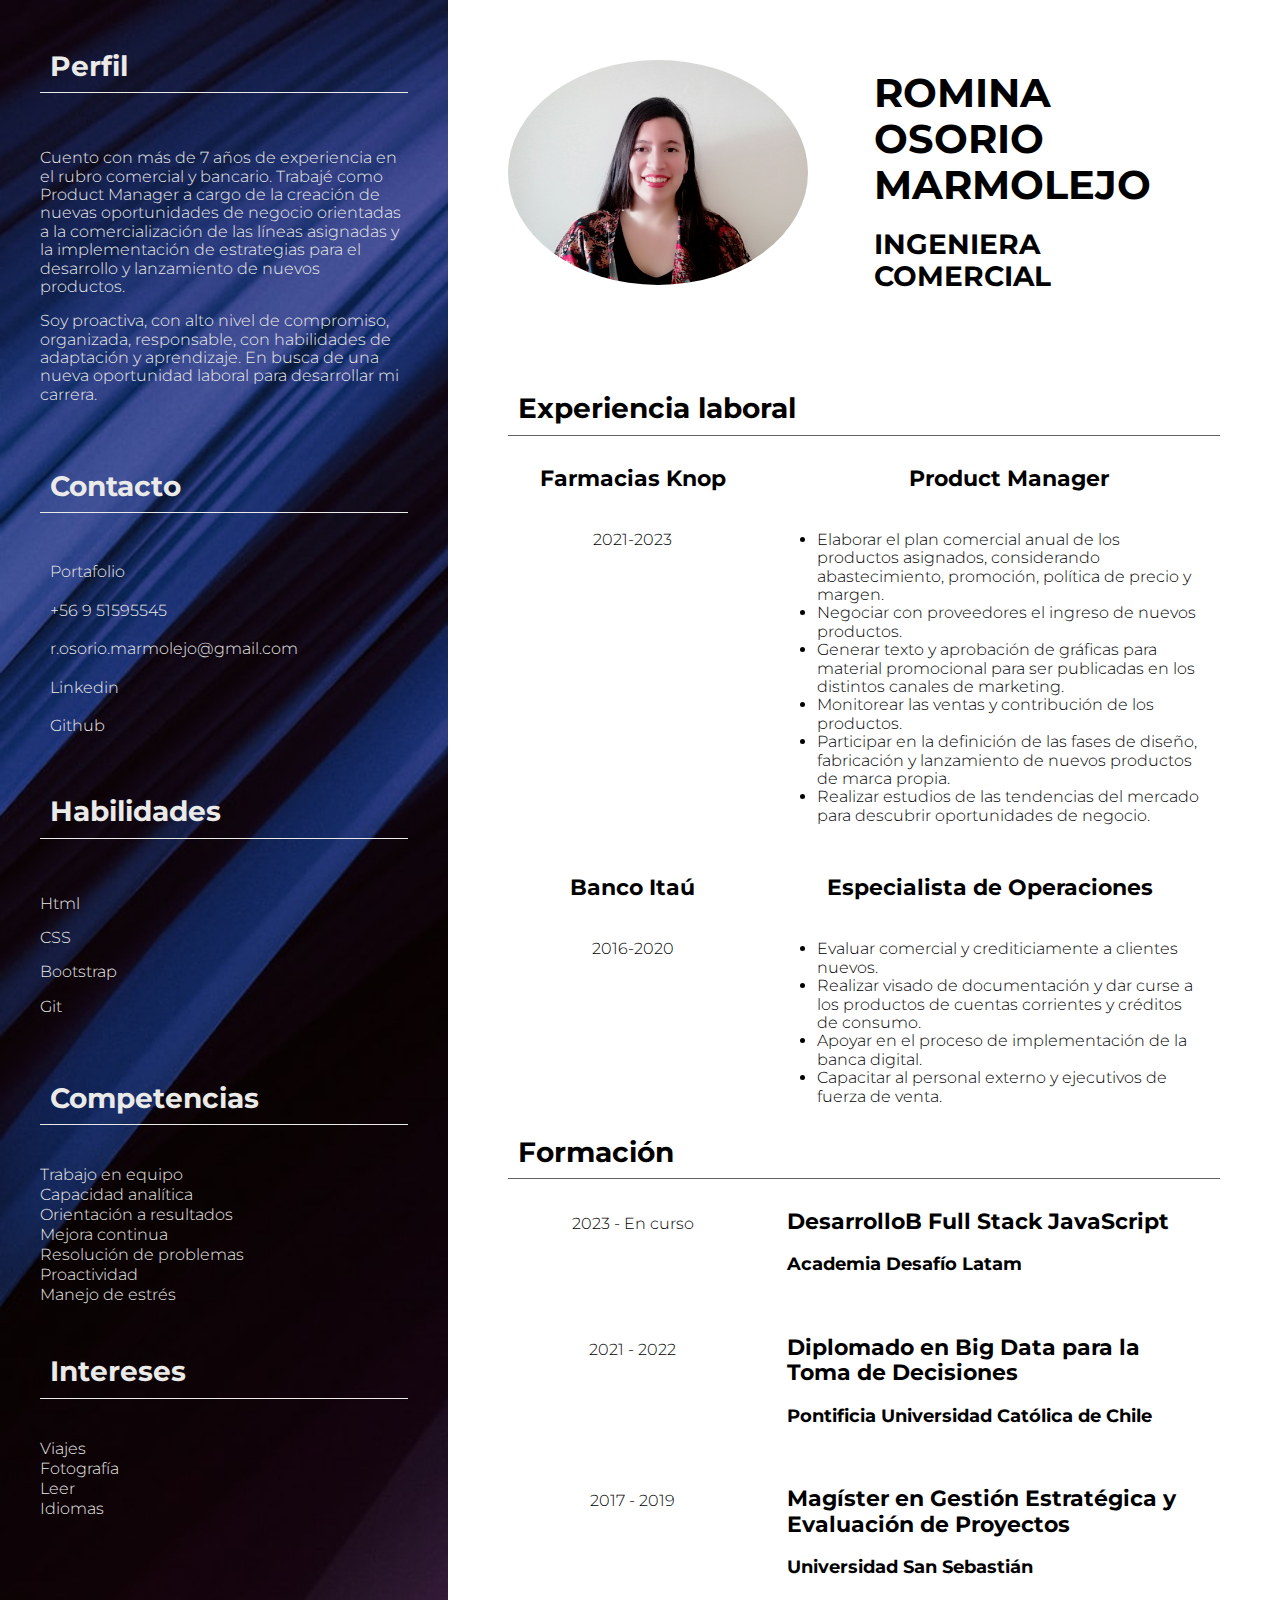
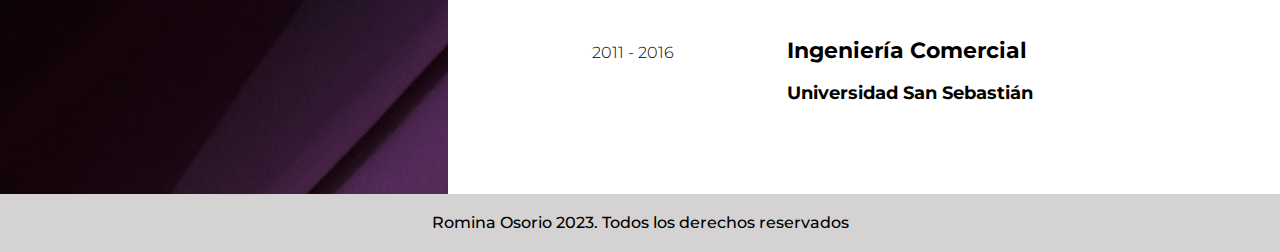
==== index.html @ 9b4d5586 "commit inicial" ====
<!DOCTYPE html>
<html lang="es">

<head>
    <meta charset="UTF-8">
    <meta name="viewport" content="width=device-width, initial-scale=1.0">
    <title>Curriculum Romina Osorio</title>
    <link rel="stylesheet" href="assets/css/normalize.css">
    <link rel="preconnect" href="https://fonts.googleapis.com">
    <link rel="preconnect" href="https://fonts.gstatic.com" crossorigin>
    <link href="https://fonts.googleapis.com/css2?family=Montserrat:wght@100;300;500&display=swap" rel="stylesheet">
    <link rel="stylesheet" href="https://cdnjs.cloudflare.com/ajax/libs/font-awesome/6.4.2/css/all.min.css"
        integrity="sha512-z3gLpd7yknf1YoNbCzqRKc4qyor8gaKU1qmn+CShxbuBusANI9QpRohGBreCFkKxLhei6S9CQXFEbbKuqLg0DA=="
        crossorigin="anonymous" referrerpolicy="no-referrer" />
    <link rel="stylesheet" href="assets/css/styles.css">
</head>

<body>

    <div class="d-flex">
        <div class="box1 contenedor">
            <aside>
                <section class="perfil">
                    <h2 class="titulo">Perfil</h2>
                    <div class="text">
                        <p> Cuento con más de 7 años de experiencia en el rubro comercial y bancario. Trabajé como Product Manager a cargo de la creación de nuevas oportunidades de negocio orientadas a la comercialización de las líneas asignadas y la implementación de estrategias para el desarrollo y lanzamiento de nuevos productos.
                        <p> Soy proactiva, con alto nivel de compromiso, organizada, responsable, con habilidades de adaptación y aprendizaje. En busca de una nueva oportunidad laboral para desarrollar mi carrera.</p>
                    </div>
                </section>

                <section class="contacto">
                    <h2 class="titulo">Contacto</h2>
                    <nav class="navbar text">
                        <a href="portafolio.html" target="_blank"><i class="fa-solid fa-briefcase"></i> Portafolio</a>
                        <a href="#"><i class="fa-solid fa-mobile-screen"></i> +56 9 51595545</a>
                        <a href="mailto:r.osorio.marmolejo@gmail.com"><i class="fa-solid fa-envelope"></i> r.osorio.marmolejo@gmail.com</a>
                        <a href="https://www.linkedin.com/in/romina-osorio-marmolejo/" target="_blank"><i class="fa-brands fa-linkedin"></i> Linkedin</a>
                        <a href="https://github.com/RominaOsorio" target="_blank"><i class="fa-brands fa-github"></i> Github</a>
                    </nav>
                </section>
                
                </section>

                <section class="Habilidades">
                    <h2 class="titulo">Habilidades</h2>
                    <div class="text">
                        <p><i class="fa-brands fa-html5"></i> Html</p>
                        <p><i class="fa-brands fa-css3"></i> CSS</p>
                        <p><i class="fa-brands fa-bootstrap"></i> Bootstrap</p>
                        <p><i class="fa-brands fa-git"></i> Git</p>
                    </div>
                </section>

                <section class="competencias">
                    <h2 class="titulo">Competencias</h2>
                    <ul class="text list">
                        <li>Trabajo en equipo</li>
                        <li>Capacidad analítica</li>
                        <li>Orientación a resultados</li>
                        <li>Mejora continua</li>
                        <li>Resolución de problemas</li>
                        <li>Proactividad</li>
                        <li>Manejo de estrés</li>
                    </ul>
                </section>

                <section>
                    <h2 class="titulo">Intereses</h2>
                    <ul class="text list">
                        <li>Viajes</li>
                        <li>Fotografía</li>
                        <li>Leer</li>
                        <li>Idiomas</li>
                    </ul>
                </section>
            </aside>
        </div>

        <div class="box2">
            <div class="container">
                <header class="header d-flex">
                    <div class="box">
                        <img src="./assets/img/foto-perfil.jpg" width="300px" alt="foto de perfil Romina Osorio">
                    </div>
                    <div class="box">
                        <h1>Romina Osorio Marmolejo</h1>
                        <h2>Ingeniera Comercial</h2>
                    </div>
                </header>
            </div>

            <main class="container">
                <section>
                    <h2 class="border">Experiencia laboral</h2>

                    <div class="d-flex">
                        <div class="box1">
                            <h3 class="padding text-center">Farmacias Knop</h3>
                            <p class="text-center no-margin">2021-2023</p>
                        </div>
                        <div class="box2">
                            <ul class="no-margin">
                                <h3 class="text-center padding">Product Manager</h3>
                                <li>Elaborar el plan comercial anual de los productos asignados, considerando abastecimiento, promoción, política de precio y margen.</li>
                                <li>Negociar con proveedores el ingreso de nuevos productos.</li>
                                <li>Generar texto y aprobación de gráficas para material promocional para ser publicadas en los distintos canales de marketing.</li>
                                <li>Monitorear las ventas y contribución de los productos.</li>
                                <li>Participar en la definición de las fases de diseño, fabricación y lanzamiento de nuevos productos de marca propia.</li>
                                <li>Realizar estudios de las tendencias del mercado para descubrir oportunidades de negocio.</li>
                            </ul>
                        </div>
                    </div>

                    <div class="d-flex">
                        <div class="box1">
                            <h3 class="text-center padding">Banco Itaú</h3>
                            <p class="text-center no-margin">2016-2020</p>
                        </div>
                        <div class="box2">
                            <ul class="no-margin">
                                <h3 class="padding">Especialista de Operaciones</h3>
                                <li>Evaluar comercial y crediticiamente a clientes nuevos.</li>
                                <li>Realizar visado de documentación y dar curse a los productos de cuentas corrientes y créditos de consumo.</li>
                                <li>Apoyar en el proceso de implementación de la banca digital.</li>
                                <li>Capacitar al personal externo y ejecutivos de fuerza de venta.</li>
                            </ul>
                        </div>
                    </div>

                </section>

                <section>
                    <h2 class="border">Formación</h2>

                    <div class="d-flex">
                        <div class="box1">
                            <p class="text-center">2023 - En curso</p>
                        </div>
                        <div class="box2">
                            <h3>DesarrolloB Full Stack JavaScript</h3>
                            <h4>Academia Desafío Latam</h4>
                        </div>
                    </div>

                    <div class="d-flex">
                        <div class="box1">
                            <p class="text-center">2021 - 2022</p>
                        </div>
                        <div class="box2">
                            <h3>Diplomado en Big Data para la Toma de Decisiones</h3>
                            <h4>Pontificia Universidad Católica de Chile</h4>
                        </div>
                    </div>

                    <div class="d-flex">
                        <div class="box1">
                            <p class="text-center">2017 - 2019</p>
                        </div>
                        <div class="box2">
                            <h3>Magíster en Gestión Estratégica y Evaluación de Proyectos</h3>
                            <h4>Universidad San Sebastián</h4>
                        </div>
                    </div>

                    <div class="d-flex">
                        <div class="box1">
                            <p class="text-center">2011 - 2016</p>
                        </div>
                        <div class="box2">
                            <h3>Ingeniería Comercial</h3>
                            <h4>Universidad San Sebastián</h4>
                        </div>
                    </div>
                </section>
            </main>
        </div>

    </div>

    <footer class="text-center footer">
        <p>Romina Osorio 2023. Todos los derechos reservados</p>
    </footer>

</body>

</html>
---- assets/css/styles.css ----
:root{
    --color_azul: #033859;
    --gris_claro: #D4D2D2;
    --semi_blanco: #EAEAE8;
    --gris_oscuro: #616162;
}

html {
    font-size: 62.5%; /*1 rem = 10px*/
    box-sizing: border-box;
}

*, *::before, ::after {
    box-sizing: inherit;
}

body {
    font-family: 'Montserrat', sans-serif;
    font-size: 1.6rem;
    font-weight: 300;
}

h1,h2,h3,h4{
    margin: 0;
    padding: 1rem;
}

h1{
    font-size: 4rem;
    text-transform: uppercase;
}

h2{
    font-size: 2.8rem;
}

h3{
    font-size: 2.2rem;
}

h4{
    font-size: 1.8rem;
}

.d-flex{
    display: flex;
    justify-content: center;
}

.box1{
    width: 35%;
    padding: 2rem;
}

.box2{
    width: 65%;
    padding: 2rem;
}

/*Aside*/

.contenedor{
    background-image: url(../img/pawel-czerwinski-edxkIZwKvJk-unsplash.jpg);
    background-size: cover;
    background-repeat: no-repeat;
    color: var(--semi_blanco);
    padding: 4rem;
}

.titulo{
    border-bottom: 1px solid var(--semi_blanco);
}

.text{
   padding-top: 4rem;
   padding-bottom: 4rem;
}

.navbar{
    display: flex;
    flex-direction: column;
}

.navbar a{
    text-decoration: none;
    color: var(--semi_blanco);
    margin: 1rem;
}

.navbar a:hover{
    background-color: var(--semi_blanco);
    color: var(--color_azul);
    font-weight: 500;
}

.list{
    list-style: none;
    padding-left: 0;
    margin: 0;
    line-height: 2rem;
}

/*Header*/

.box{
    width: 50%;
}

.container{
    padding: 4rem;
}

.header h2{
    text-transform: uppercase;
}

.header img{
    border-radius: 50%;
}

/*Main*/

.border{
    border-bottom: 1px solid var(--gris_oscuro);
    padding-bottom: 1rem;
}

.no-margin{
    margin: 0;
}

.padding{
    padding-bottom: 4rem;
}

/*Footer*/

.text-center{
    text-align: center;
}

.footer{
 background-color: var(--gris_claro);
}

.footer p{
    margin: 0;
    padding: 2rem;
    font-weight: 500;   
}

/*Portafolio*/

.flexbox{
    display: flex;
    justify-content: center;
    gap: 5rem;
}

.portafolio h2{
    text-align: center;
    padding: 5rem 0 3rem 0;
}

.portafolio img{
    border: 1px solid #ccc;
    border-radius: 0.4rem;
    box-shadow: 2px 3px 4px #616162;
}

.bg-hero{
   background-color: var(--semi_blanco);
}
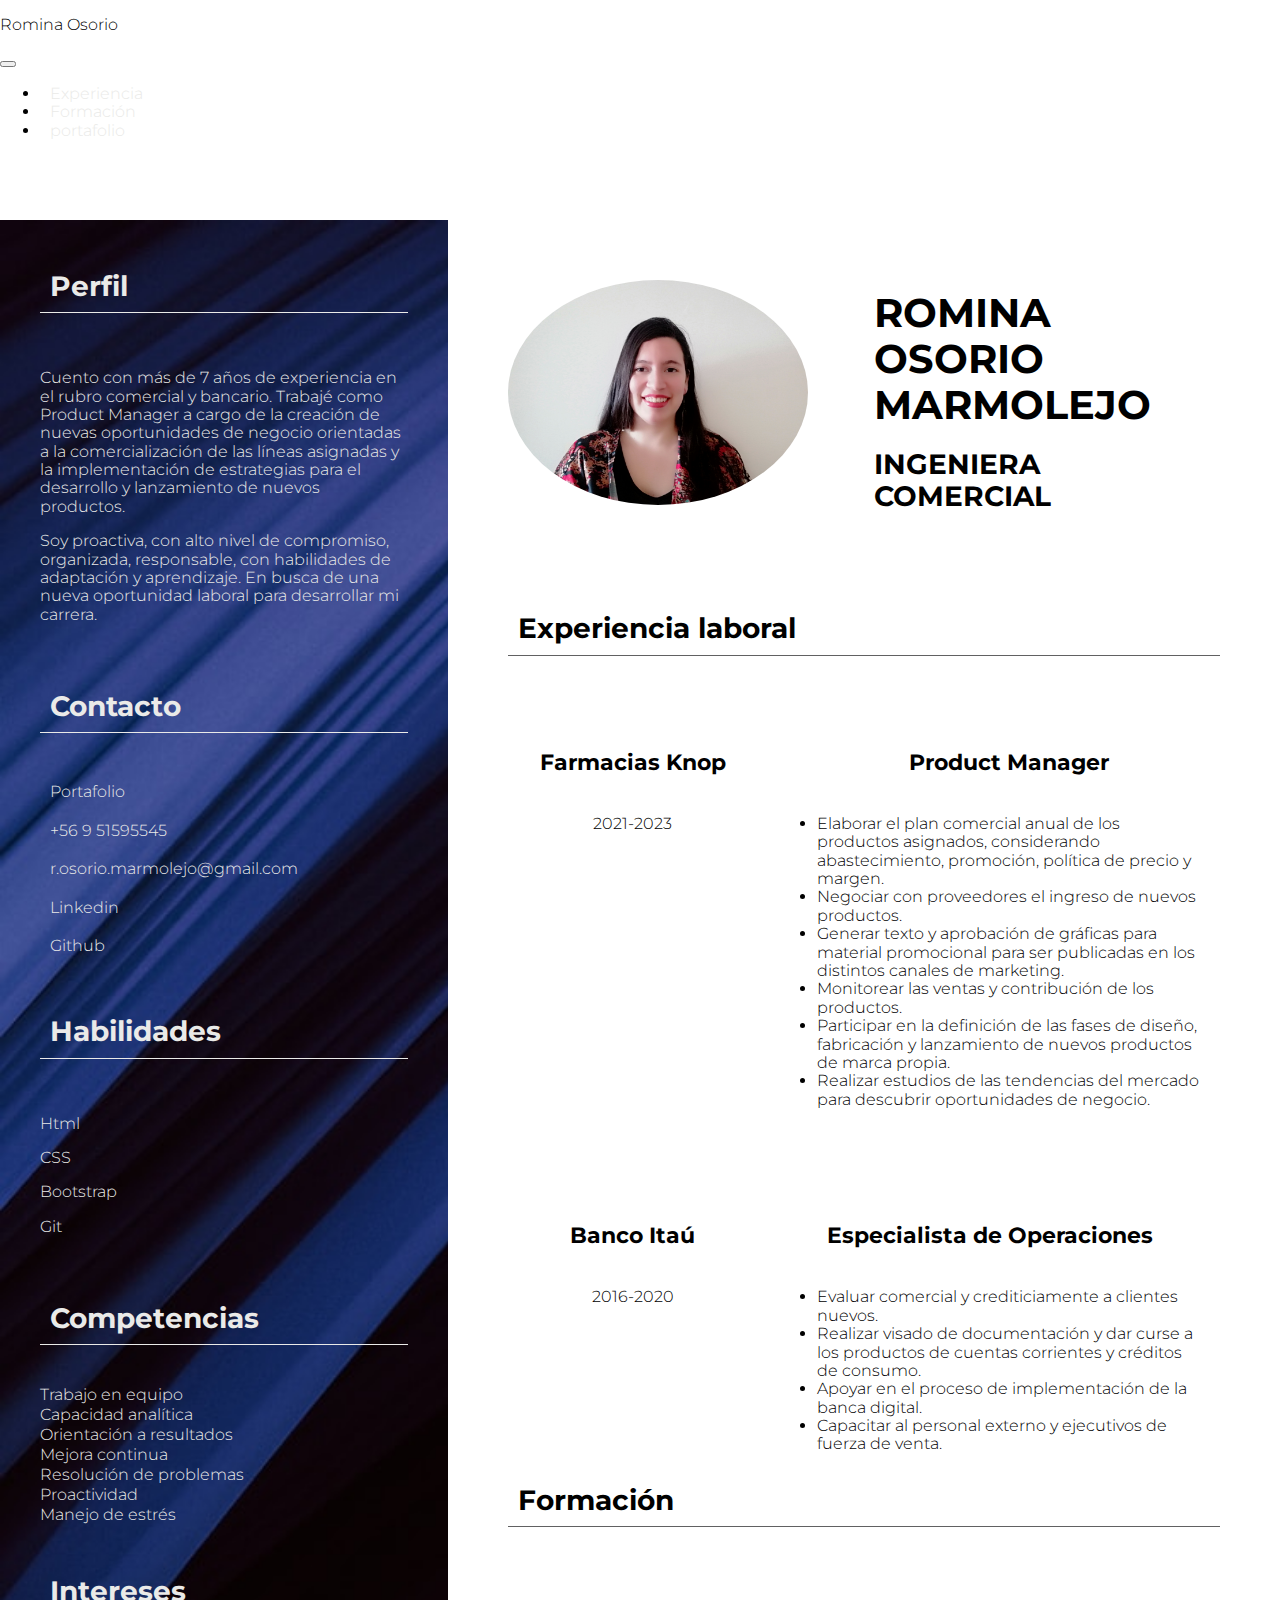
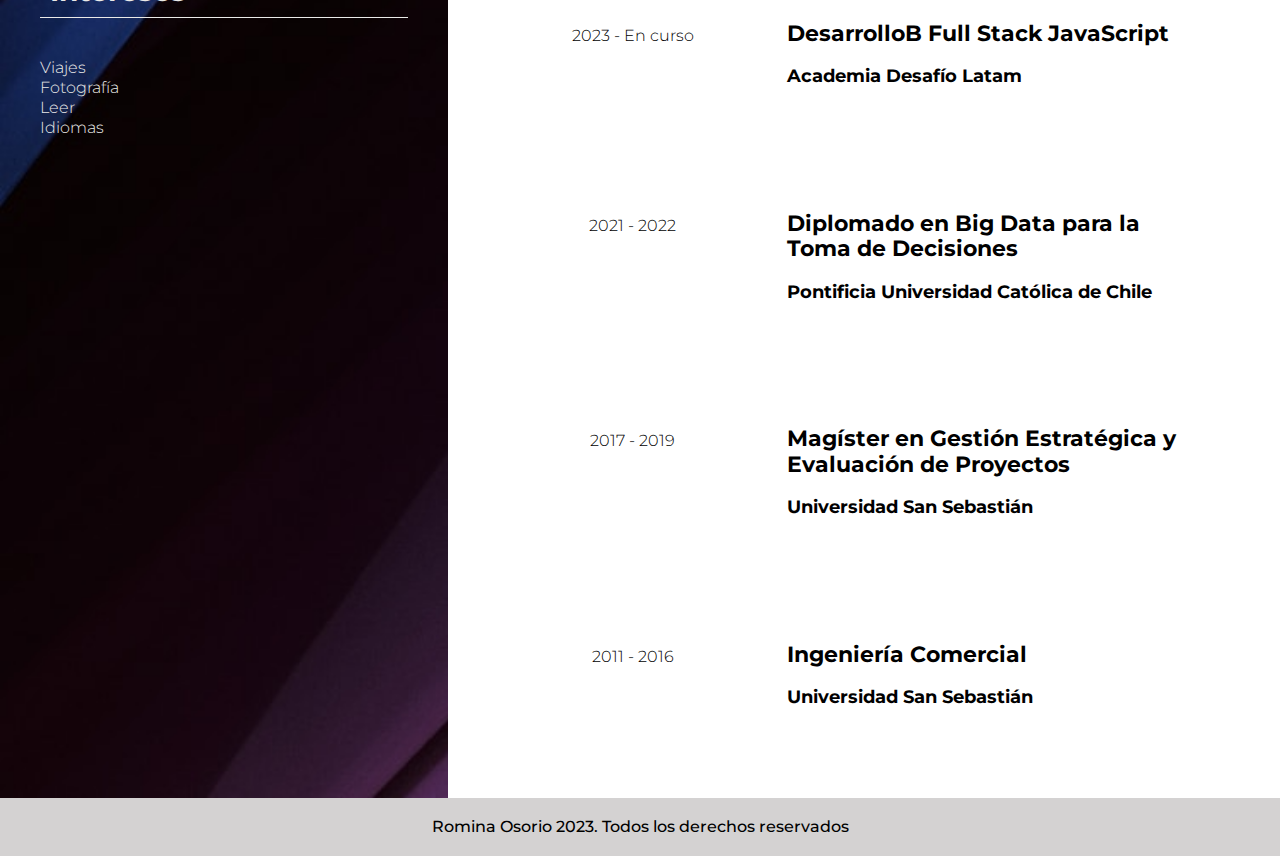
==== commit 9f169c1f: "agrega navbar" ====
--- a/index.html
+++ b/index.html
@@ -5,6 +5,8 @@
     <meta charset="UTF-8">
     <meta name="viewport" content="width=device-width, initial-scale=1.0">
     <title>Curriculum Romina Osorio</title>
+    <link href="https://cdn.jsdelivr.net/npm/bootstrap@5.1.3/dist/css/bootstrap.min.css" rel="stylesheet"
+    integrity="sha384-1BmE4kWBq78iYhFldvKuhfTAU6auU8tT94WrHftjDbrCEXSU1oBoqyl2QvZ6jIW3" crossorigin="anonymous">
     <link rel="stylesheet" href="assets/css/normalize.css">
     <link rel="preconnect" href="https://fonts.googleapis.com">
     <link rel="preconnect" href="https://fonts.gstatic.com" crossorigin>
@@ -16,6 +18,36 @@
 </head>
 
 <body>
+
+    <nav class="navbar navbar-expand-lg navbar-dark bg-dark fixed-top">
+        <div class="container-fluid">
+          <p class="text-light fw-bold fs-2">Romina Osorio</p>
+          <button
+            class="navbar-toggler"
+            type="button"
+            data-bs-toggle="collapse"
+            data-bs-target="#navbarNav"
+            aria-controls="navbarSupportedContent"
+            aria-expanded="false"
+            aria-label="Toggle navigation"
+          >
+            <span class="navbar-toggler-icon"></span>
+          </button>
+          <div class="collapse navbar-collapse" id="navbarNav">
+            <ul class="navbar-nav ms-auto mb-2 mb-lg-0 fs-2">
+              <li class="nav-item">
+                <a class="nav-link text-white" href="#">Experiencia</a>
+                </li>  
+              <li class="nav-item">
+                <a class="nav-link text-white" href="#educacion">Formación</a>
+              </li>
+              <li class="nav-item">
+                <a class="nav-link text-white" href="#portafolio">portafolio</a>
+              </li>
+            </ul>
+          </div>
+        </div>
+    </nav>
 
     <div class="d-flex">
         <div class="box1 contenedor">
@@ -181,6 +213,10 @@
         <p>Romina Osorio 2023. Todos los derechos reservados</p>
     </footer>
 
+
+    <script src="https://cdn.jsdelivr.net/npm/bootstrap@5.1.3/dist/js/bootstrap.bundle.min.js"
+    integrity="sha384-ka7Sk0Gln4gmtz2MlQnikT1wXgYsOg+OMhuP+IlRH9sENBO0LRn5q+8nbTov4+1p"
+    crossorigin="anonymous"></script>
 </body>
 
 </html>--- a/assets/css/styles.css
+++ b/assets/css/styles.css
@@ -50,11 +50,13 @@
 .box1{
     width: 35%;
     padding: 2rem;
+    margin-top: 4em;
 }
 
 .box2{
     width: 65%;
     padding: 2rem;
+    margin-top: 4em;
 }
 
 /*Aside*/
@@ -170,4 +172,4 @@
 
 .bg-hero{
    background-color: var(--semi_blanco);
-}+}
